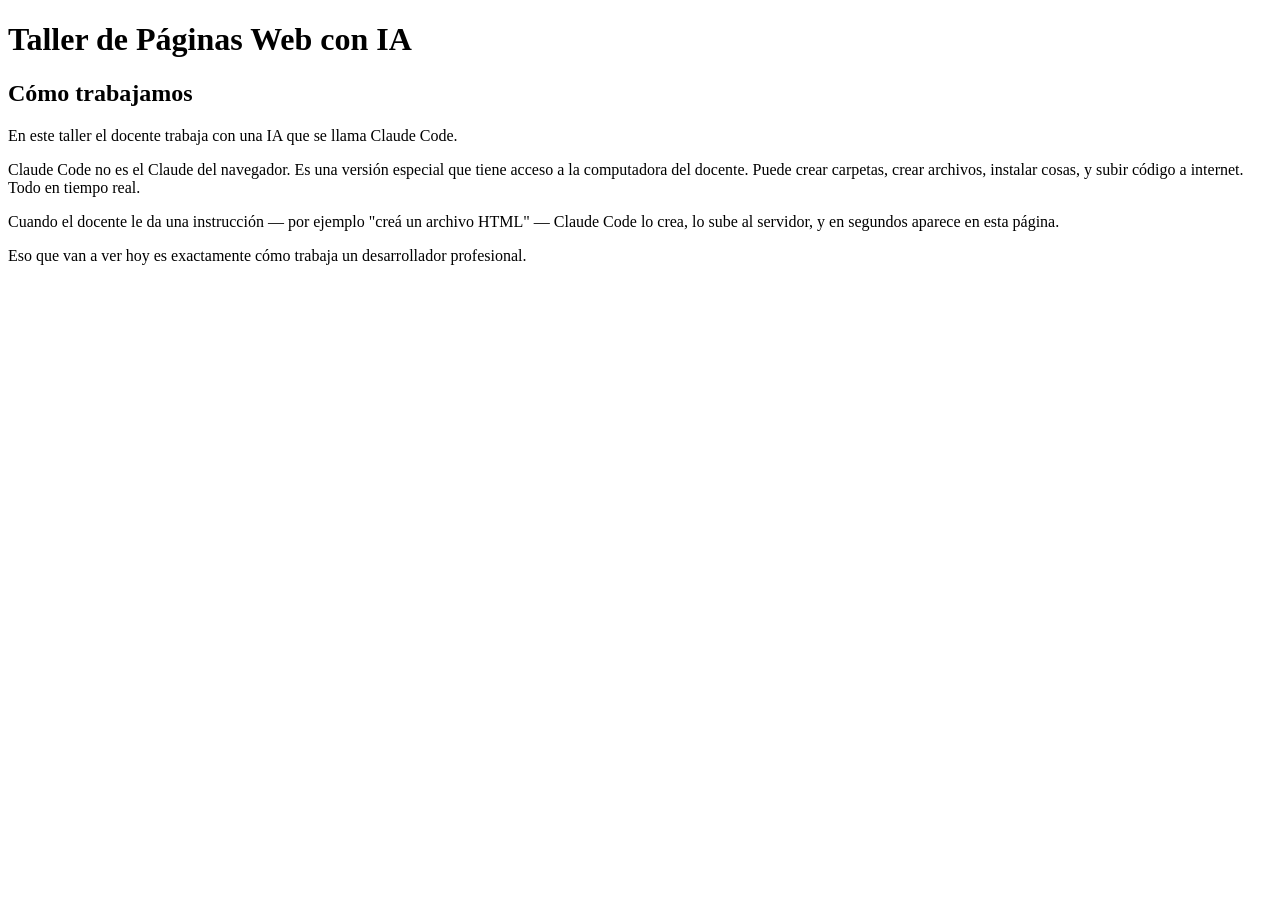
==== tutorial/index.html @ 5ff5f341 "tutorial: seccion como trabajamos" ====
<!DOCTYPE html>
<html lang="es">
<head>
    <meta charset="UTF-8">
    <meta name="viewport" content="width=device-width, initial-scale=1.0">
    <title>Taller de Páginas Web con IA</title>
</head>
<body>

    <h1>Taller de Páginas Web con IA</h1>

    <h2>Cómo trabajamos</h2>

    <p>En este taller el docente trabaja con una IA que se llama Claude Code.</p>

    <p>Claude Code no es el Claude del navegador. Es una versión especial que tiene acceso a la computadora del docente. Puede crear carpetas, crear archivos, instalar cosas, y subir código a internet. Todo en tiempo real.</p>

    <p>Cuando el docente le da una instrucción — por ejemplo "creá un archivo HTML" — Claude Code lo crea, lo sube al servidor, y en segundos aparece en esta página.</p>

    <p>Eso que van a ver hoy es exactamente cómo trabaja un desarrollador profesional.</p>

</body>
</html>
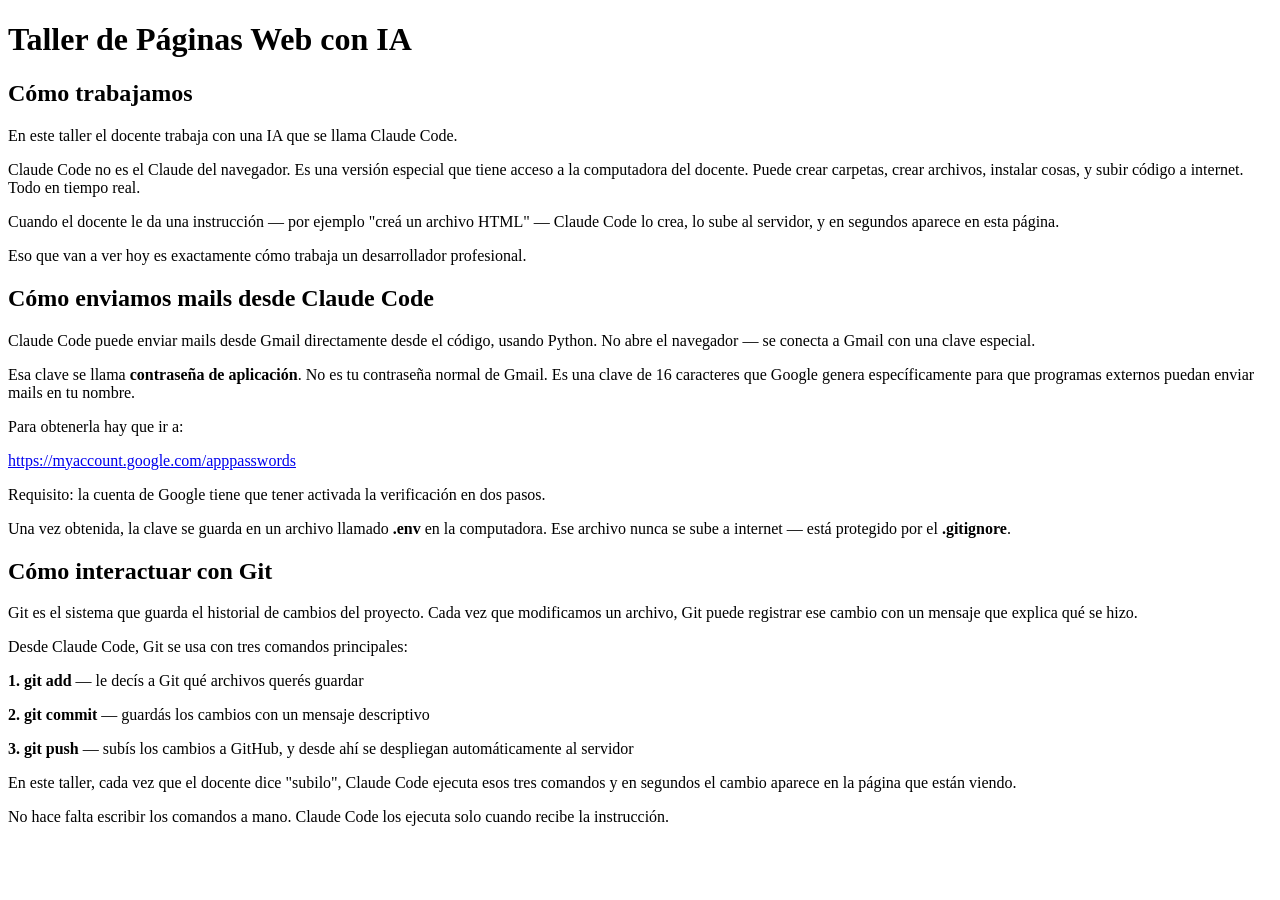
==== commit 6d43a56a: "tutorial: seccion como interactuar con git" ====
--- a/tutorial/index.html
+++ b/tutorial/index.html
@@ -19,5 +19,35 @@
 
     <p>Eso que van a ver hoy es exactamente cómo trabaja un desarrollador profesional.</p>
 
+
+    <h2>Cómo enviamos mails desde Claude Code</h2>
+
+    <p>Claude Code puede enviar mails desde Gmail directamente desde el código, usando Python. No abre el navegador — se conecta a Gmail con una clave especial.</p>
+
+    <p>Esa clave se llama <strong>contraseña de aplicación</strong>. No es tu contraseña normal de Gmail. Es una clave de 16 caracteres que Google genera específicamente para que programas externos puedan enviar mails en tu nombre.</p>
+
+    <p>Para obtenerla hay que ir a:</p>
+
+    <p><a href="https://myaccount.google.com/apppasswords">https://myaccount.google.com/apppasswords</a></p>
+
+    <p>Requisito: la cuenta de Google tiene que tener activada la verificación en dos pasos.</p>
+
+    <p>Una vez obtenida, la clave se guarda en un archivo llamado <strong>.env</strong> en la computadora. Ese archivo nunca se sube a internet — está protegido por el <strong>.gitignore</strong>.</p>
+
+
+    <h2>Cómo interactuar con Git</h2>
+
+    <p>Git es el sistema que guarda el historial de cambios del proyecto. Cada vez que modificamos un archivo, Git puede registrar ese cambio con un mensaje que explica qué se hizo.</p>
+
+    <p>Desde Claude Code, Git se usa con tres comandos principales:</p>
+
+    <p><strong>1. git add</strong> — le decís a Git qué archivos querés guardar</p>
+    <p><strong>2. git commit</strong> — guardás los cambios con un mensaje descriptivo</p>
+    <p><strong>3. git push</strong> — subís los cambios a GitHub, y desde ahí se despliegan automáticamente al servidor</p>
+
+    <p>En este taller, cada vez que el docente dice "subilo", Claude Code ejecuta esos tres comandos y en segundos el cambio aparece en la página que están viendo.</p>
+
+    <p>No hace falta escribir los comandos a mano. Claude Code los ejecuta solo cuando recibe la instrucción.</p>
+
 </body>
 </html>
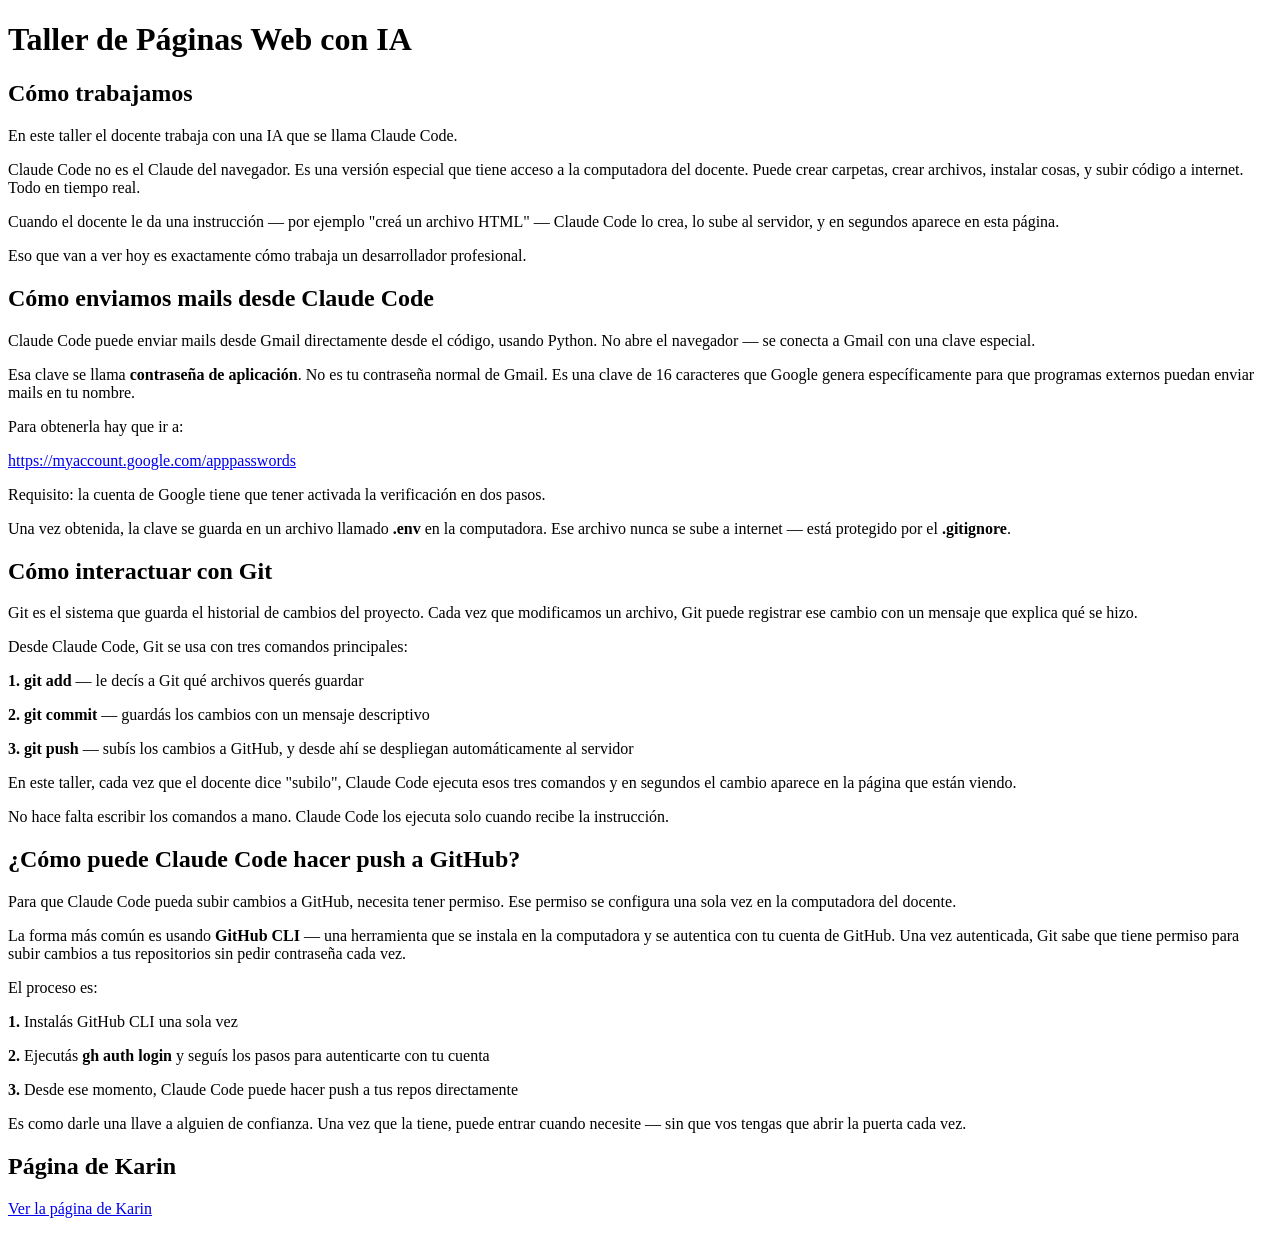
==== commit d8b88130: "tutorial: agrega pagina de Karin con imagen y CSS propio Co-Authored-By: Claude Sonnet 5 <noreply@an" ====
--- a/tutorial/index.html
+++ b/tutorial/index.html
@@ -49,5 +49,25 @@
 
     <p>No hace falta escribir los comandos a mano. Claude Code los ejecuta solo cuando recibe la instrucción.</p>
 
+
+    <h2>¿Cómo puede Claude Code hacer push a GitHub?</h2>
+
+    <p>Para que Claude Code pueda subir cambios a GitHub, necesita tener permiso. Ese permiso se configura una sola vez en la computadora del docente.</p>
+
+    <p>La forma más común es usando <strong>GitHub CLI</strong> — una herramienta que se instala en la computadora y se autentica con tu cuenta de GitHub. Una vez autenticada, Git sabe que tiene permiso para subir cambios a tus repositorios sin pedir contraseña cada vez.</p>
+
+    <p>El proceso es:</p>
+
+    <p><strong>1.</strong> Instalás GitHub CLI una sola vez</p>
+    <p><strong>2.</strong> Ejecutás <strong>gh auth login</strong> y seguís los pasos para autenticarte con tu cuenta</p>
+    <p><strong>3.</strong> Desde ese momento, Claude Code puede hacer push a tus repos directamente</p>
+
+    <p>Es como darle una llave a alguien de confianza. Una vez que la tiene, puede entrar cuando necesite — sin que vos tengas que abrir la puerta cada vez.</p>
+
+
+    <h2>Página de Karin</h2>
+
+    <p><a href="karin/">Ver la página de Karin</a></p>
+
 </body>
 </html>
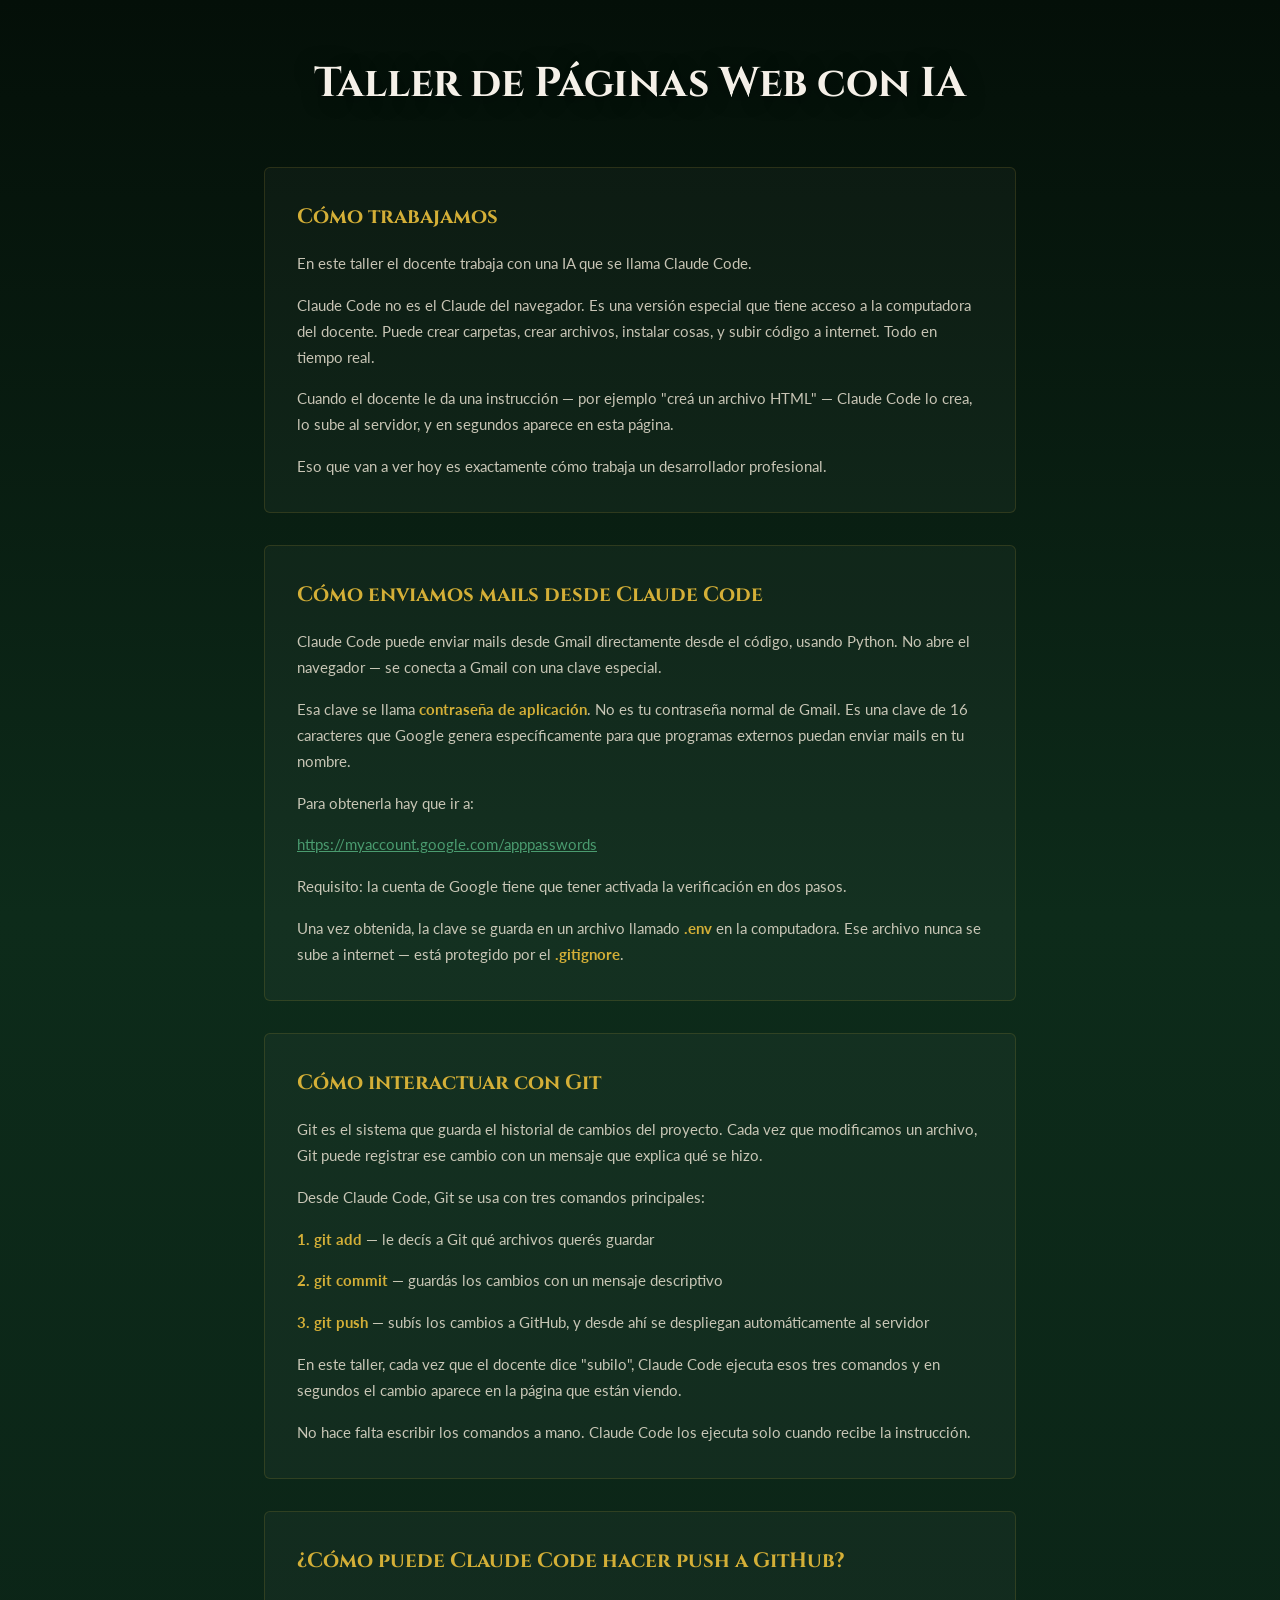
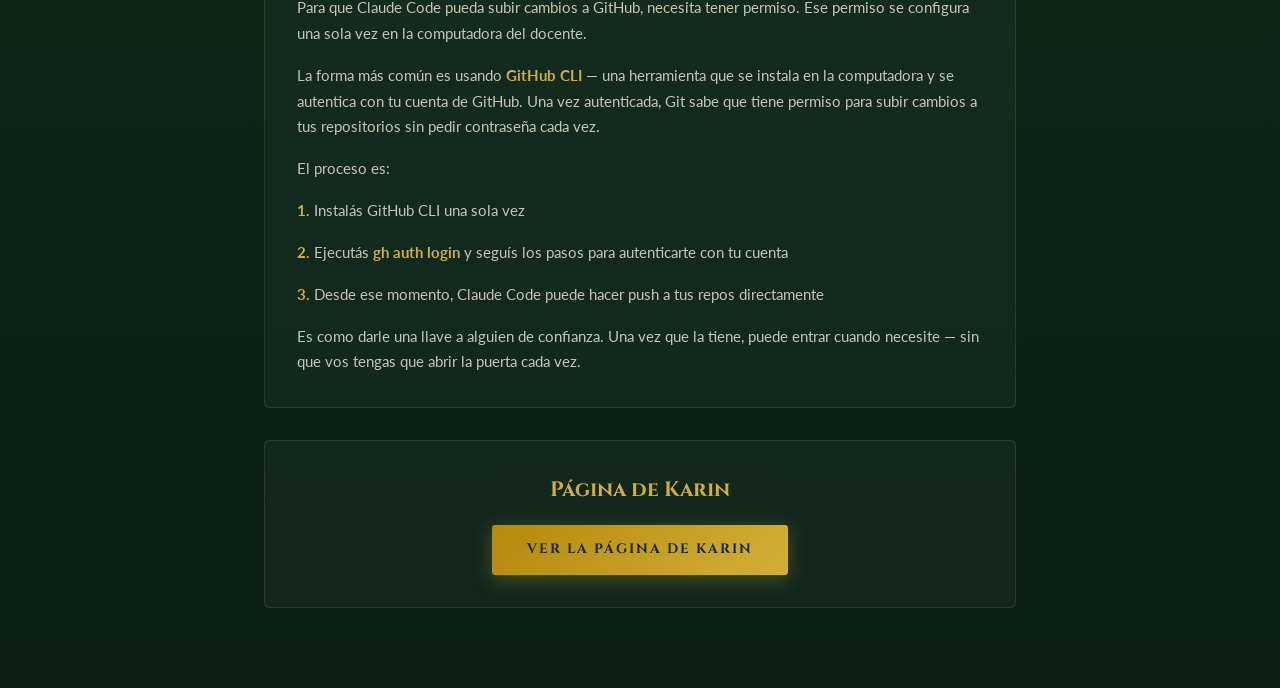
==== commit 133af5a7: "tutorial: agrega CSS propio con paleta de salud_natura y boton a Karin Co-Authored-By: Claude Sonnet" ====
--- a/tutorial/index.html
+++ b/tutorial/index.html
@@ -4,70 +4,83 @@
     <meta charset="UTF-8">
     <meta name="viewport" content="width=device-width, initial-scale=1.0">
     <title>Taller de Páginas Web con IA</title>
+    <link href="https://fonts.googleapis.com/css2?family=Cinzel:wght@400;600;700&family=Lato:wght@400;700&display=swap" rel="stylesheet">
+    <link rel="stylesheet" href="style.css">
 </head>
 <body>
 
-    <h1>Taller de Páginas Web con IA</h1>
+    <div class="container">
 
-    <h2>Cómo trabajamos</h2>
+        <header class="tutorial-header">
+            <h1>Taller de Páginas Web con IA</h1>
+        </header>
 
-    <p>En este taller el docente trabaja con una IA que se llama Claude Code.</p>
+        <section class="tutorial-section">
+            <h2>Cómo trabajamos</h2>
 
-    <p>Claude Code no es el Claude del navegador. Es una versión especial que tiene acceso a la computadora del docente. Puede crear carpetas, crear archivos, instalar cosas, y subir código a internet. Todo en tiempo real.</p>
+            <p>En este taller el docente trabaja con una IA que se llama Claude Code.</p>
 
-    <p>Cuando el docente le da una instrucción — por ejemplo "creá un archivo HTML" — Claude Code lo crea, lo sube al servidor, y en segundos aparece en esta página.</p>
+            <p>Claude Code no es el Claude del navegador. Es una versión especial que tiene acceso a la computadora del docente. Puede crear carpetas, crear archivos, instalar cosas, y subir código a internet. Todo en tiempo real.</p>
 
-    <p>Eso que van a ver hoy es exactamente cómo trabaja un desarrollador profesional.</p>
+            <p>Cuando el docente le da una instrucción — por ejemplo "creá un archivo HTML" — Claude Code lo crea, lo sube al servidor, y en segundos aparece en esta página.</p>
 
+            <p>Eso que van a ver hoy es exactamente cómo trabaja un desarrollador profesional.</p>
+        </section>
 
-    <h2>Cómo enviamos mails desde Claude Code</h2>
+        <section class="tutorial-section">
+            <h2>Cómo enviamos mails desde Claude Code</h2>
 
-    <p>Claude Code puede enviar mails desde Gmail directamente desde el código, usando Python. No abre el navegador — se conecta a Gmail con una clave especial.</p>
+            <p>Claude Code puede enviar mails desde Gmail directamente desde el código, usando Python. No abre el navegador — se conecta a Gmail con una clave especial.</p>
 
-    <p>Esa clave se llama <strong>contraseña de aplicación</strong>. No es tu contraseña normal de Gmail. Es una clave de 16 caracteres que Google genera específicamente para que programas externos puedan enviar mails en tu nombre.</p>
+            <p>Esa clave se llama <strong>contraseña de aplicación</strong>. No es tu contraseña normal de Gmail. Es una clave de 16 caracteres que Google genera específicamente para que programas externos puedan enviar mails en tu nombre.</p>
 
-    <p>Para obtenerla hay que ir a:</p>
+            <p>Para obtenerla hay que ir a:</p>
 
-    <p><a href="https://myaccount.google.com/apppasswords">https://myaccount.google.com/apppasswords</a></p>
+            <p><a href="https://myaccount.google.com/apppasswords">https://myaccount.google.com/apppasswords</a></p>
 
-    <p>Requisito: la cuenta de Google tiene que tener activada la verificación en dos pasos.</p>
+            <p>Requisito: la cuenta de Google tiene que tener activada la verificación en dos pasos.</p>
 
-    <p>Una vez obtenida, la clave se guarda en un archivo llamado <strong>.env</strong> en la computadora. Ese archivo nunca se sube a internet — está protegido por el <strong>.gitignore</strong>.</p>
+            <p>Una vez obtenida, la clave se guarda en un archivo llamado <strong>.env</strong> en la computadora. Ese archivo nunca se sube a internet — está protegido por el <strong>.gitignore</strong>.</p>
+        </section>
 
+        <section class="tutorial-section">
+            <h2>Cómo interactuar con Git</h2>
 
-    <h2>Cómo interactuar con Git</h2>
+            <p>Git es el sistema que guarda el historial de cambios del proyecto. Cada vez que modificamos un archivo, Git puede registrar ese cambio con un mensaje que explica qué se hizo.</p>
 
-    <p>Git es el sistema que guarda el historial de cambios del proyecto. Cada vez que modificamos un archivo, Git puede registrar ese cambio con un mensaje que explica qué se hizo.</p>
+            <p>Desde Claude Code, Git se usa con tres comandos principales:</p>
 
-    <p>Desde Claude Code, Git se usa con tres comandos principales:</p>
+            <p><strong>1. git add</strong> — le decís a Git qué archivos querés guardar</p>
+            <p><strong>2. git commit</strong> — guardás los cambios con un mensaje descriptivo</p>
+            <p><strong>3. git push</strong> — subís los cambios a GitHub, y desde ahí se despliegan automáticamente al servidor</p>
 
-    <p><strong>1. git add</strong> — le decís a Git qué archivos querés guardar</p>
-    <p><strong>2. git commit</strong> — guardás los cambios con un mensaje descriptivo</p>
-    <p><strong>3. git push</strong> — subís los cambios a GitHub, y desde ahí se despliegan automáticamente al servidor</p>
+            <p>En este taller, cada vez que el docente dice "subilo", Claude Code ejecuta esos tres comandos y en segundos el cambio aparece en la página que están viendo.</p>
 
-    <p>En este taller, cada vez que el docente dice "subilo", Claude Code ejecuta esos tres comandos y en segundos el cambio aparece en la página que están viendo.</p>
+            <p>No hace falta escribir los comandos a mano. Claude Code los ejecuta solo cuando recibe la instrucción.</p>
+        </section>
 
-    <p>No hace falta escribir los comandos a mano. Claude Code los ejecuta solo cuando recibe la instrucción.</p>
+        <section class="tutorial-section">
+            <h2>¿Cómo puede Claude Code hacer push a GitHub?</h2>
 
+            <p>Para que Claude Code pueda subir cambios a GitHub, necesita tener permiso. Ese permiso se configura una sola vez en la computadora del docente.</p>
 
-    <h2>¿Cómo puede Claude Code hacer push a GitHub?</h2>
+            <p>La forma más común es usando <strong>GitHub CLI</strong> — una herramienta que se instala en la computadora y se autentica con tu cuenta de GitHub. Una vez autenticada, Git sabe que tiene permiso para subir cambios a tus repositorios sin pedir contraseña cada vez.</p>
 
-    <p>Para que Claude Code pueda subir cambios a GitHub, necesita tener permiso. Ese permiso se configura una sola vez en la computadora del docente.</p>
+            <p>El proceso es:</p>
 
-    <p>La forma más común es usando <strong>GitHub CLI</strong> — una herramienta que se instala en la computadora y se autentica con tu cuenta de GitHub. Una vez autenticada, Git sabe que tiene permiso para subir cambios a tus repositorios sin pedir contraseña cada vez.</p>
+            <p><strong>1.</strong> Instalás GitHub CLI una sola vez</p>
+            <p><strong>2.</strong> Ejecutás <strong>gh auth login</strong> y seguís los pasos para autenticarte con tu cuenta</p>
+            <p><strong>3.</strong> Desde ese momento, Claude Code puede hacer push a tus repos directamente</p>
 
-    <p>El proceso es:</p>
+            <p>Es como darle una llave a alguien de confianza. Una vez que la tiene, puede entrar cuando necesite — sin que vos tengas que abrir la puerta cada vez.</p>
+        </section>
 
-    <p><strong>1.</strong> Instalás GitHub CLI una sola vez</p>
-    <p><strong>2.</strong> Ejecutás <strong>gh auth login</strong> y seguís los pasos para autenticarte con tu cuenta</p>
-    <p><strong>3.</strong> Desde ese momento, Claude Code puede hacer push a tus repos directamente</p>
+        <section class="tutorial-section karin-cta">
+            <h2>Página de Karin</h2>
+            <a href="karin/" class="btn-primary">Ver la página de Karin</a>
+        </section>
 
-    <p>Es como darle una llave a alguien de confianza. Una vez que la tiene, puede entrar cuando necesite — sin que vos tengas que abrir la puerta cada vez.</p>
-
-
-    <h2>Página de Karin</h2>
-
-    <p><a href="karin/">Ver la página de Karin</a></p>
+    </div>
 
 </body>
 </html>
--- a/tutorial/style.css
+++ b/tutorial/style.css
@@ -0,0 +1,81 @@
+/* ========== RESET & BASE (paleta salud_natura) ========== */
+* { box-sizing: border-box; margin: 0; padding: 0; }
+
+:root {
+  --verde-oscuro:  #0d2b1a;
+  --verde-medio:   #1a4a2e;
+  --verde-claro:   #2d6e45;
+  --verde-menta:   #4a9b6f;
+  --dorado:        #d4af37;
+  --dorado-oscuro: #b5890a;
+  --crema:         #f5f0e8;
+  --texto:         #e8e0d0;
+}
+
+body {
+  font-family: 'Lato', sans-serif;
+  background: linear-gradient(180deg, #040f08 0%, var(--verde-oscuro) 40%, #0a2015 100%);
+  color: var(--texto);
+  line-height: 1.7;
+  min-height: 100vh;
+}
+
+.container { max-width: 800px; margin: 0 auto; padding: 3rem 1.5rem; }
+
+/* ========== HEADER ========== */
+.tutorial-header {
+  text-align: center;
+  margin-bottom: 3rem;
+}
+
+.tutorial-header h1 {
+  font-family: 'Cinzel', serif;
+  font-size: clamp(1.8rem, 4vw, 2.6rem);
+  color: var(--crema);
+  text-shadow: 0 2px 20px rgba(0,0,0,0.5);
+}
+
+/* ========== SECCIONES ========== */
+.tutorial-section {
+  background: rgba(255,255,255,0.03);
+  border: 1px solid rgba(212,175,55,0.15);
+  border-radius: 6px;
+  padding: 2rem;
+  margin-bottom: 2rem;
+}
+
+.tutorial-section h2 {
+  font-family: 'Cinzel', serif;
+  color: var(--dorado);
+  font-size: 1.3rem;
+  margin-bottom: 1rem;
+}
+
+.tutorial-section p {
+  color: rgba(232,224,208,0.85);
+  font-size: 0.95rem;
+  margin-bottom: 1rem;
+}
+.tutorial-section p:last-child { margin-bottom: 0; }
+
+.tutorial-section strong { color: var(--dorado); }
+
+.tutorial-section a {
+  color: var(--verde-menta);
+  transition: color 0.2s;
+}
+.tutorial-section a:hover { color: var(--dorado); }
+
+/* ========== BOTON KARIN ========== */
+.karin-cta { text-align: center; }
+
+.tutorial-section a.btn-primary {
+  display: inline-block; padding: 0.85rem 2.2rem;
+  background: linear-gradient(135deg, var(--dorado-oscuro), var(--dorado));
+  color: var(--verde-oscuro); font-family: 'Cinzel', serif;
+  font-weight: 700; letter-spacing: 2px; text-transform: uppercase;
+  text-decoration: none; border: none; cursor: pointer;
+  font-size: 0.85rem; border-radius: 3px;
+  transition: all 0.3s; box-shadow: 0 4px 20px rgba(212,175,55,0.3);
+}
+.tutorial-section a.btn-primary:hover { transform: translateY(-2px); box-shadow: 0 8px 30px rgba(212,175,55,0.4); color: var(--verde-oscuro); }
